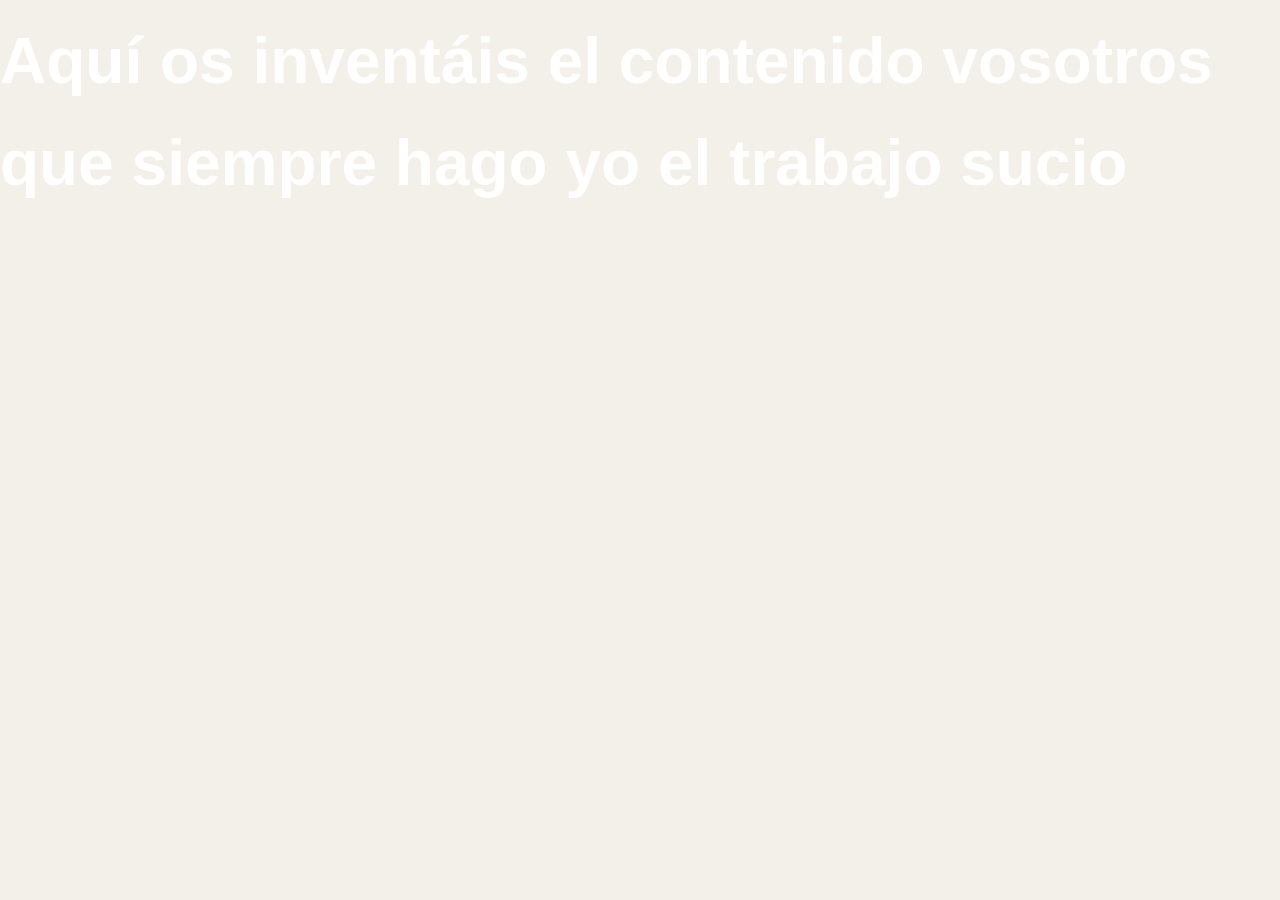
==== paginas/expediente.html @ 08409b77 "enlaces externos" ====
<!DOCTYPE html>
<html lang="en">
<head>
    <meta charset="UTF-8">
    <meta name="viewport" content="width=device-width, initial-scale=1.0">
    <link rel="stylesheet" href="../estilos.css">
    <title>Expediente</title>
</head>
<body>
    <h1>Aquí os inventáis el contenido vosotros que siempre hago yo el trabajo sucio</h1>
</body>
</html>
---- estilos.css ----
body {
    font-family: Arial, Helvetica, sans-serif;
    margin: 0;
    background-color: #f2f0e8;
    color: #171717;
    font-size: 16px;
    line-height: 1.6;
}

header {
    background-color: #171717;
    color: #f2f0e8;
    text-align: center;
    padding: 60px 30px;
}

header p {
    color: #d7ff3f;
    font-size: 1rem;
    font-weight: 700;
    margin: 10px 0;
}

h1 {
    color: #ffffff;
    font-size: 4rem;
    font-weight: 700;
    margin: 10px 0;
}

nav{
    background-color: #d7ff3f;
    text-align: center;
    padding: 15px;
}

nav a{
    color: #171717;
    font-weight: 700;
    text-decoration: none;
    margin: 0 12px;
}

nav a:hover{
    color: rgb(247, 32, 200)
}

main {
    max-width: 900px;
    margin: auto;
    padding: 40px 30px;
}

section {
    background-color: #ffffff;
    margin-bottom: 24px;
    padding: 30px;
}

h2 {
    color: #171717;
    font-size: 1.8rem;
    font-weight: 700;
    margin-top: 0;
}

p {
    margin-bottom: 16px;
}

ul {
    line-height: 1.9;
}

ol {
    line-height: 1.9;
}

li {
    margin-bottom: 8px;
}
.excusa{
    background-color: #f4f4f4;
    padding: 20px;
    margin-bottom: 16px;
}

.excusa h3{
    color: #b00020;
    margin-top: 0;
}
#estado{
    background-color: #171717;
    color: ghostwhite;
}

#estado h2{
    color: ghostwhite;
}

footer {
    background-color: #d7ff3f;
    color: #171717;
    text-align: center;
    padding: 24px;
}

footer p {
    font-weight: 700;
    margin: 0;
}
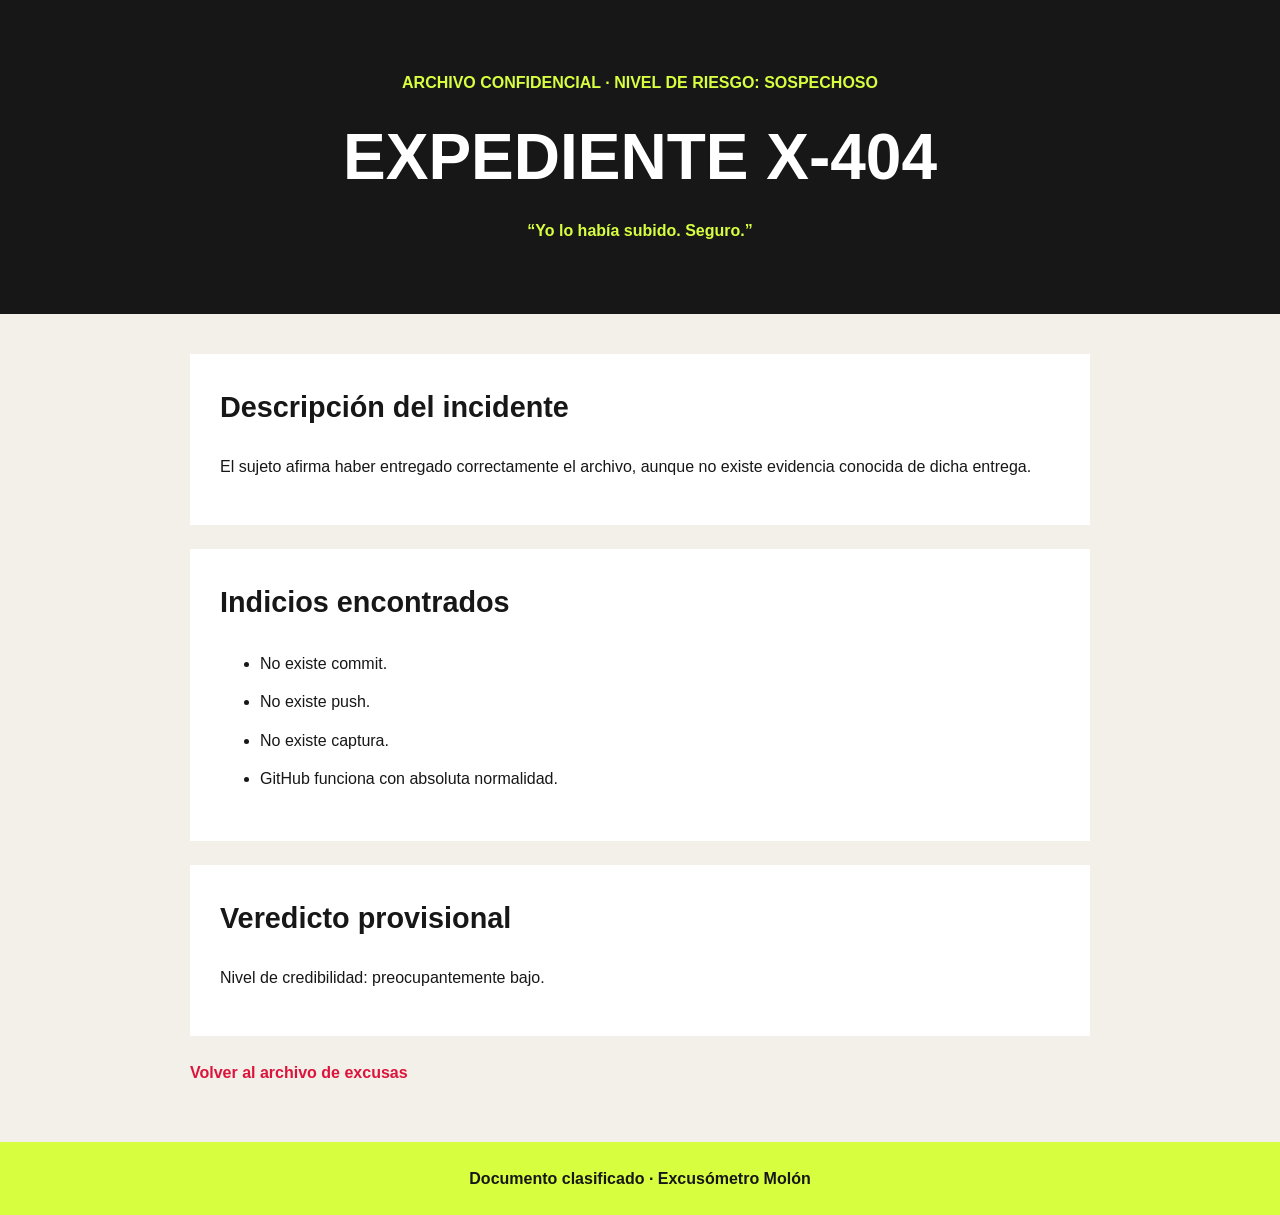
==== commit 33248766: "estilos de enlaces" ====
--- a/paginas/expediente.html
+++ b/paginas/expediente.html
@@ -1,12 +1,69 @@
 <!DOCTYPE html>
-<html lang="en">
+<html lang="es">
+
 <head>
     <meta charset="UTF-8">
     <meta name="viewport" content="width=device-width, initial-scale=1.0">
+    <meta name="description" content="Expediente clasificado del Excusómetro Molón">
+
+    <title>Expediente 404</title>
+
     <link rel="stylesheet" href="../estilos.css">
-    <title>Expediente</title>
 </head>
+
 <body>
-    <h1>Aquí os inventáis el contenido vosotros que siempre hago yo el trabajo sucio</h1>
+
+    <header>
+        <p>ARCHIVO CONFIDENCIAL · NIVEL DE RIESGO: SOSPECHOSO</p>
+
+        <h1>EXPEDIENTE X-404</h1>
+
+        <p>
+            “Yo lo había subido. Seguro.”
+        </p>
+    </header>
+
+    <main>
+
+        <section>
+            <h2>Descripción del incidente</h2>
+
+            <p>
+                El sujeto afirma haber entregado correctamente el archivo,
+                aunque no existe evidencia conocida de dicha entrega.
+            </p>
+        </section>
+
+        <section>
+            <h2>Indicios encontrados</h2>
+
+            <ul>
+                <li>No existe commit.</li>
+                <li>No existe push.</li>
+                <li>No existe captura.</li>
+                <li>GitHub funciona con absoluta normalidad.</li>
+            </ul>
+        </section>
+
+        <section>
+            <h2>Veredicto provisional</h2>
+
+            <p>
+                Nivel de credibilidad: preocupantemente bajo.
+            </p>
+        </section>
+        <p>
+            <a href="../index.html#archivo">
+                Volver al archivo de excusas
+            </a>
+        </p>
+
+    </main>
+
+    <footer>
+        <p>Documento clasificado · Excusómetro Molón</p>
+    </footer>
+
 </body>
+
 </html>
--- a/estilos.css
+++ b/estilos.css
@@ -50,6 +50,18 @@
     margin: auto;
     padding: 40px 30px;
 }
+
+main a {
+    color: crimson;
+    font-weight: 700;
+    text-decoration: none;
+}
+
+main a:hover {
+    color: #171717;
+    text-decoration: underline;
+}
+
 
 section {
     background-color: #ffffff;
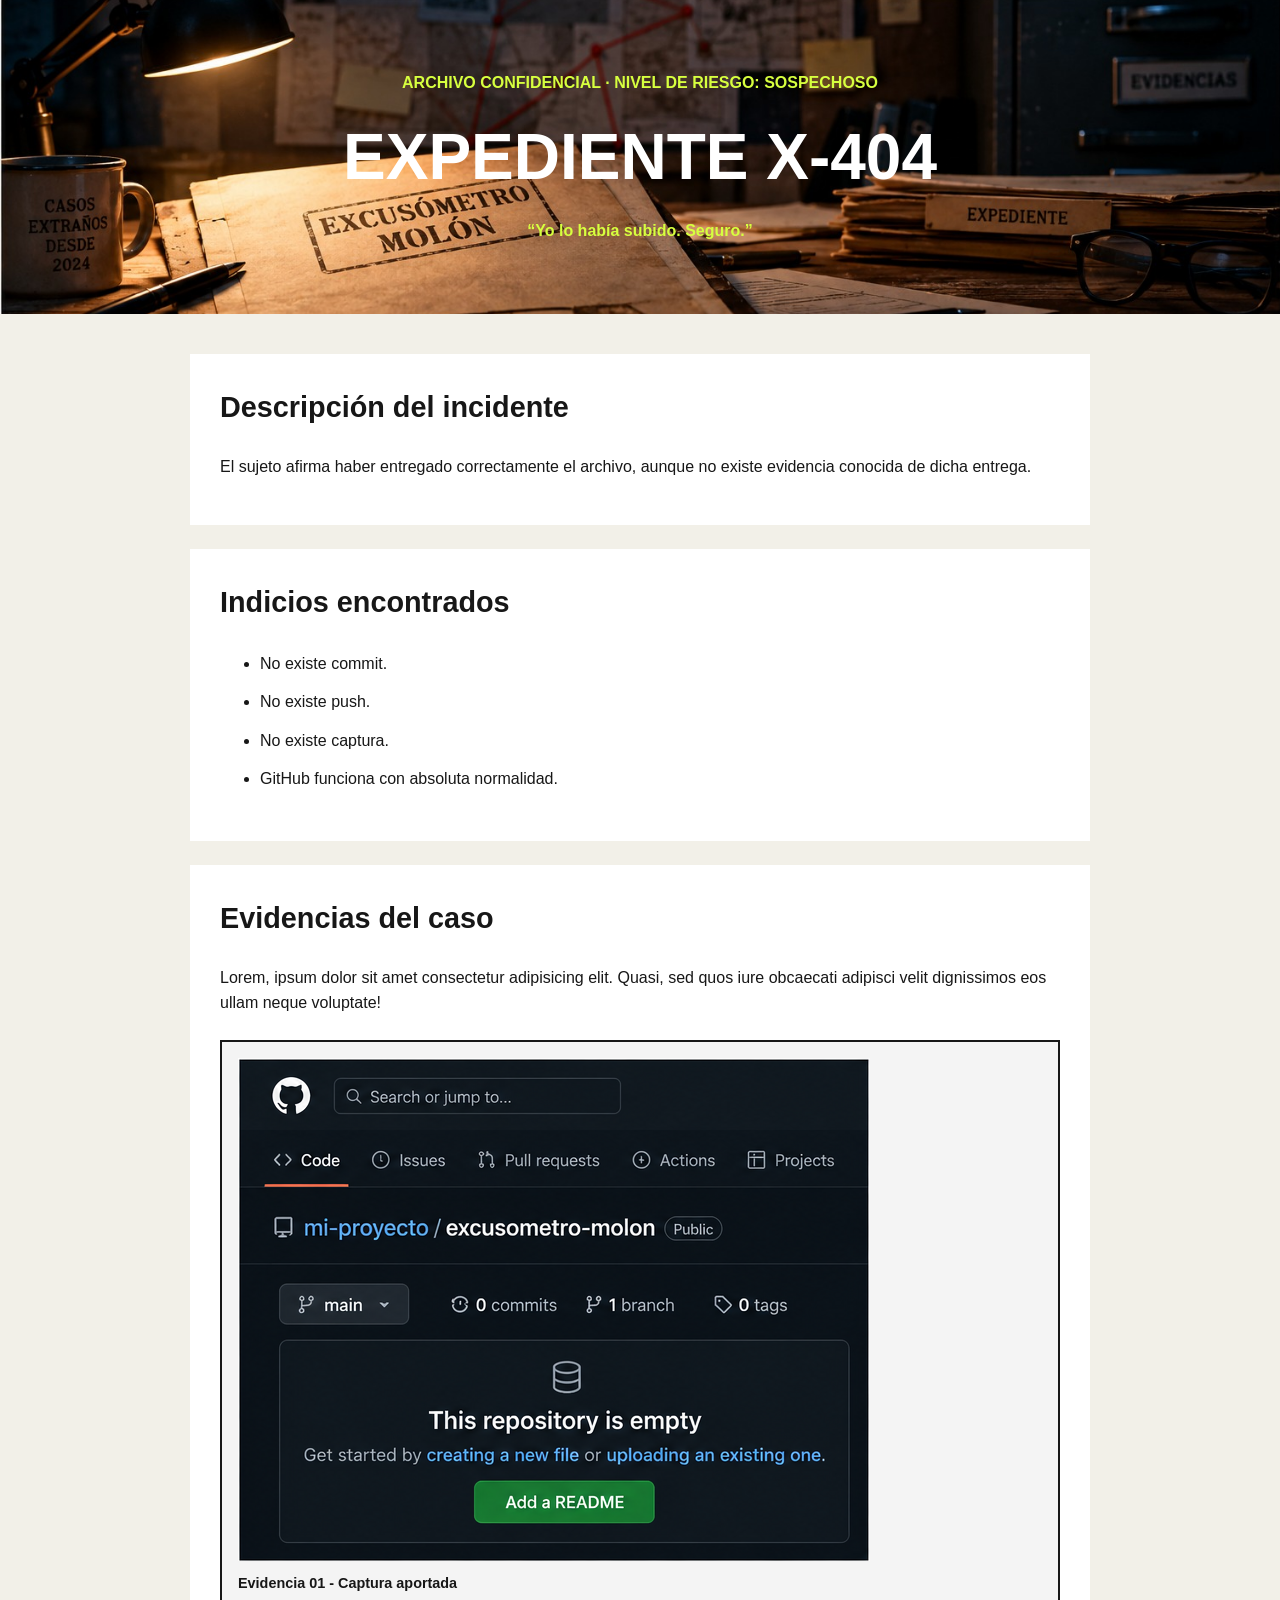
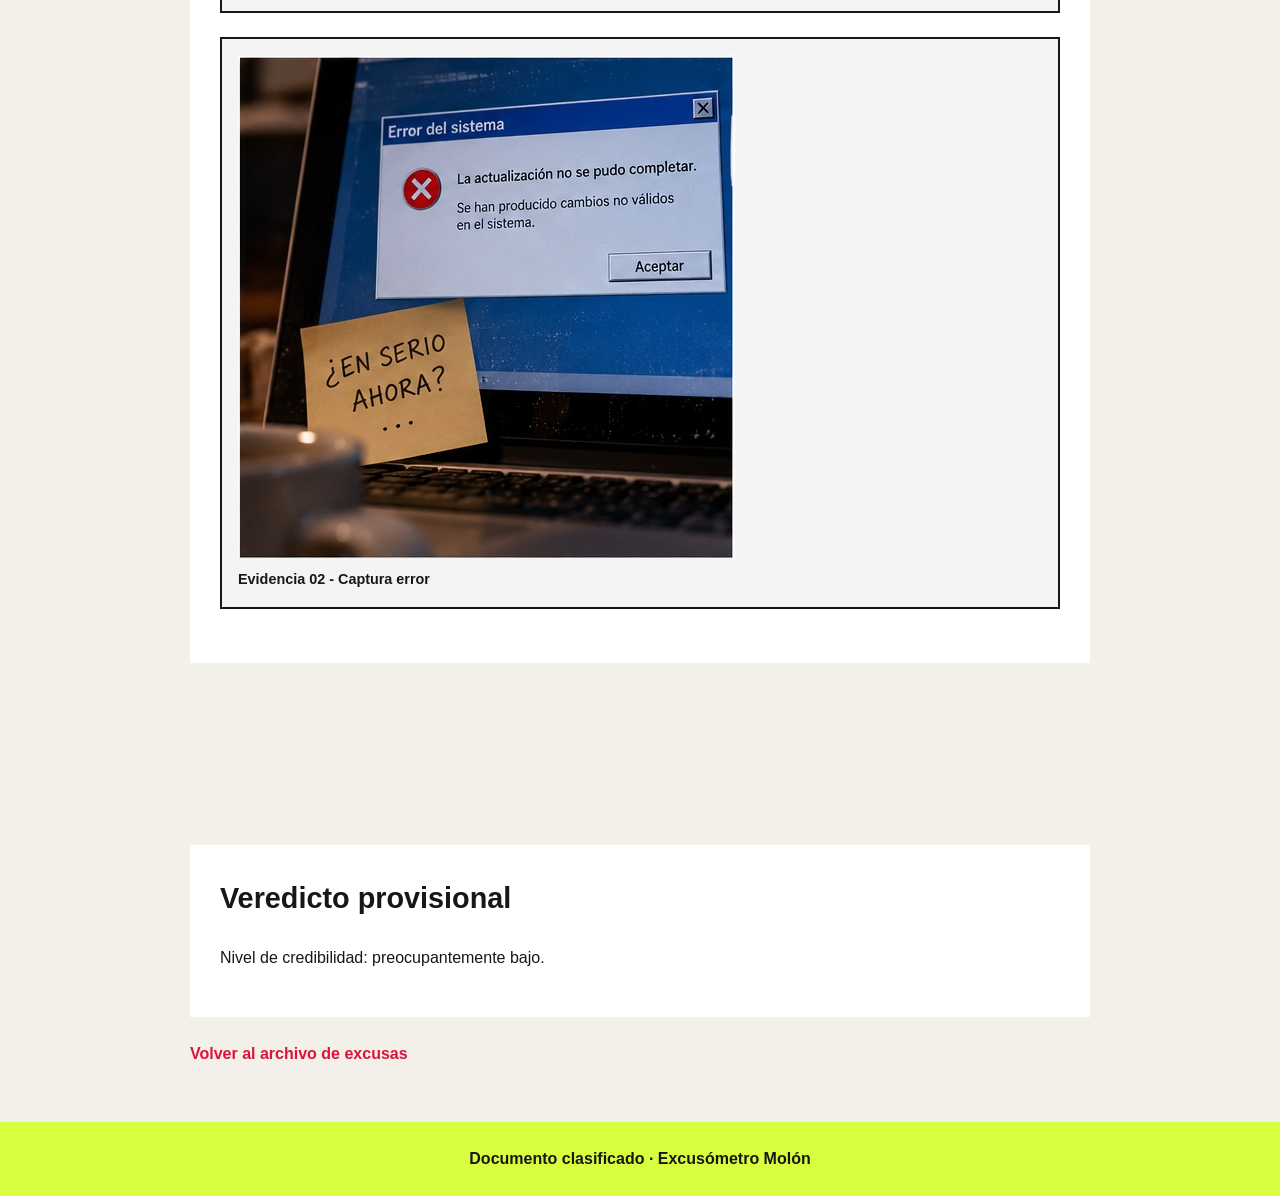
==== commit e623eee6: "imagenes" ====
--- a/paginas/expediente.html
+++ b/paginas/expediente.html
@@ -11,7 +11,7 @@
     <link rel="stylesheet" href="../estilos.css">
 </head>
 
-<body>
+<body class="expediente">
 
     <header>
         <p>ARCHIVO CONFIDENCIAL · NIVEL DE RIESGO: SOSPECHOSO</p>
@@ -45,6 +45,26 @@
             </ul>
         </section>
 
+        <section class="evidencias">
+            <h2>Evidencias del caso</h2>
+            <p>Lorem, ipsum dolor sit amet consectetur adipisicing elit. Quasi, sed quos iure obcaecati adipisci velit
+                dignissimos eos ullam neque voluptate!</p>
+            <figure class="evidencia">
+                <img src="../img/evidencia-github.png" alt="Imagen de la Evidencia 01">
+                <figcaption>Evidencia 01 - Captura aportada</figcaption>
+            </figure>
+
+            <figure class="evidencia">
+                <img src="../img/evidencia-error.jpg" alt="Imagen de la Evidencia 02">
+                <figcaption>Evidencia 02 - Captura error</figcaption>
+            </figure>
+
+        </section>
+
+        <video src=""></video>
+        <audio src=""></audio>
+        <iframe src="" frameborder="0"></iframe>
+
         <section>
             <h2>Veredicto provisional</h2>
 
--- a/estilos.css
+++ b/estilos.css
@@ -121,3 +121,31 @@
     font-weight: 700;
     margin: 0;
 }
+
+.evidencias img{
+    max-width: 100%;
+    display: block;
+}
+
+.evidencia {
+    background-color: #f4f4f4;
+    padding: 1em;
+    margin: 1.5em 0;
+    /* border-width: 0.15em;
+    border-style: solid;
+    border-color: #171717; */
+
+    border: 0.15em solid #171717;
+}
+
+.evidencia figcaption{
+    margin-top: 0.75em;
+    font-size: 0.9em;
+    font-weight: 700;
+}
+
+.expediente header{
+    background-image: url("img/fondo-expediente.jpg");
+    background-size: cover;
+    background-position: center;
+}
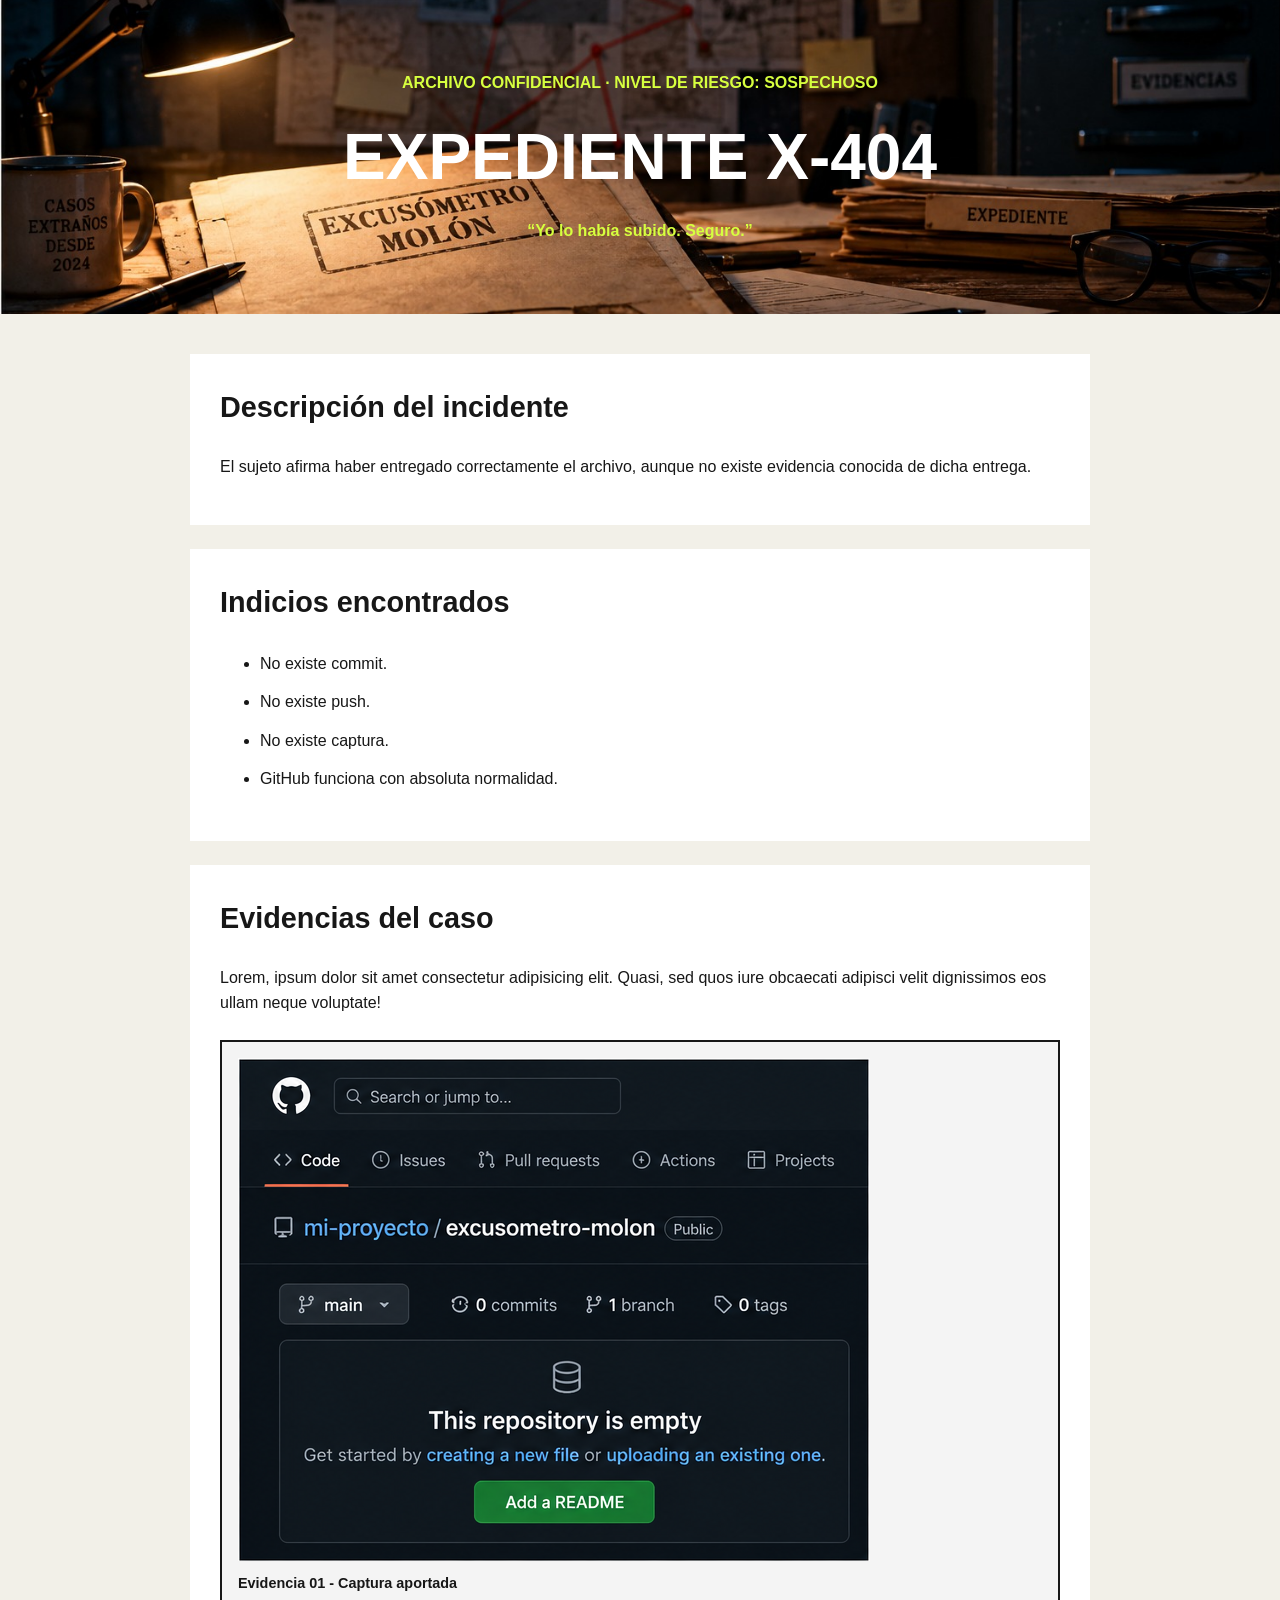
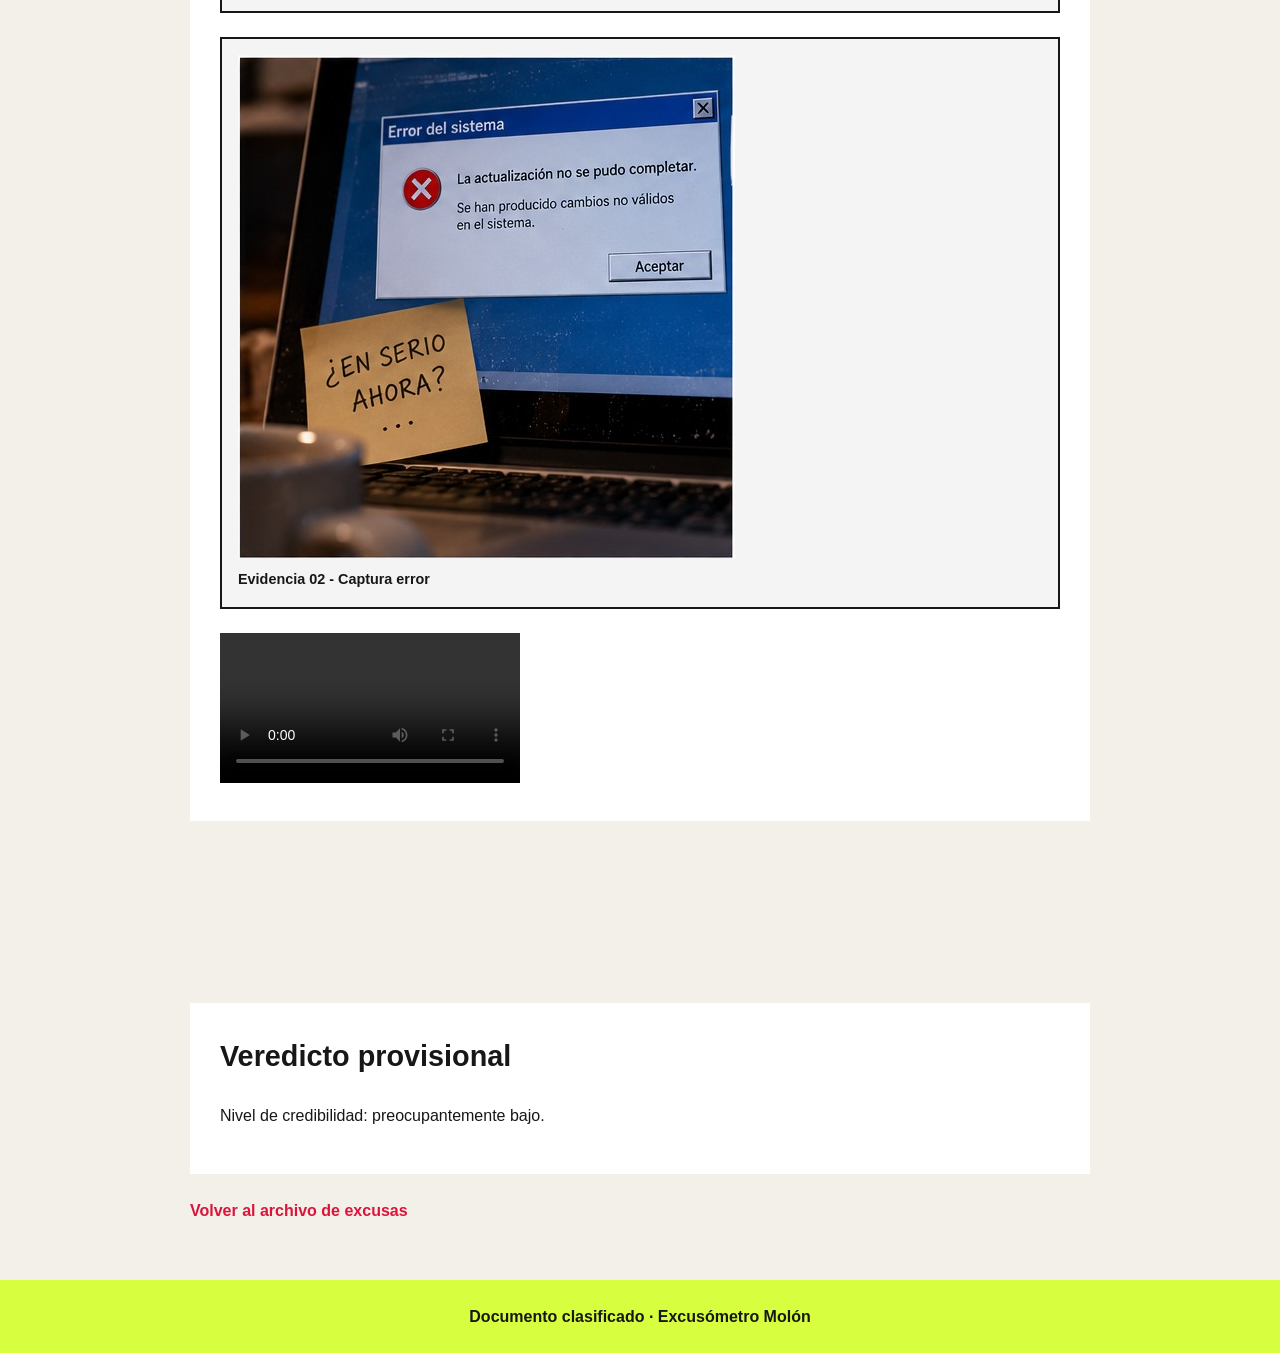
==== commit ac0d7730: "video" ====
--- a/paginas/expediente.html
+++ b/paginas/expediente.html
@@ -58,6 +58,11 @@
                 <img src="../img/evidencia-error.jpg" alt="Imagen de la Evidencia 02">
                 <figcaption>Evidencia 02 - Captura error</figcaption>
             </figure>
+           
+                <video controls>
+                    <source src="../media/shark.mp4" type="video/mp4">
+                </video>
+            
 
         </section>
 
--- a/estilos.css
+++ b/estilos.css
@@ -148,4 +148,8 @@
     background-image: url("img/fondo-expediente.jpg");
     background-size: cover;
     background-position: center;
+}
+
+video{
+   max-width: 100%;
 }
